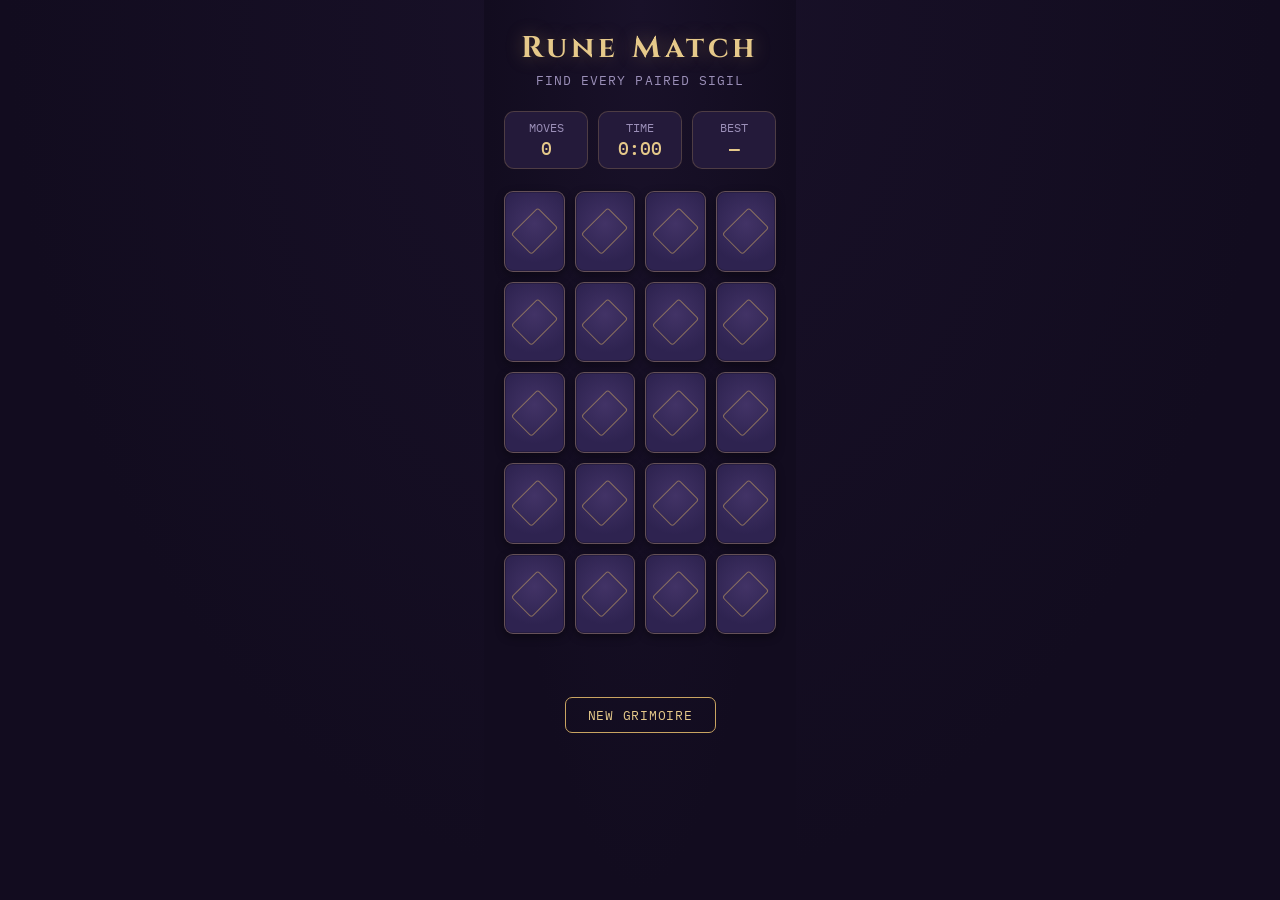
==== minigames/index.html @ 3bebc97f "Create index.html" ====
<!DOCTYPE html>
<html lang="en">
<head>
<meta charset="UTF-8">
<title>Rune Match</title>
<meta name="viewport" content="width=device-width, initial-scale=1.0">
<link rel="preconnect" href="https://fonts.googleapis.com">
<link href="https://fonts.googleapis.com/css2?family=Spectral:wght@400;600&family=Cinzel:wght@600;700&family=IBM+Plex+Mono:wght@400;500&display=swap" rel="stylesheet">
<style>
  :root{
    --bg: #191129;
    --bg-deep: #120c1f;
    --panel: #241a3a;
    --card-back: #2e2350;
    --card-back-edge: #423366;
    --parchment: #efe4cd;
    --gold: #c9a461;
    --gold-bright: #e6c98a;
    --emerald: #4e9a6b;
    --ember: #b5533f;
    --ink: #e9e0cf;
    --muted: #9b8fb8;
  }
  *{box-sizing:border-box;}
  html,body{
    margin:0; padding:0; height:100%;
    background: radial-gradient(ellipse at top, var(--bg) 0%, var(--bg-deep) 70%);
    font-family: 'Spectral', serif;
    color: var(--ink);
    display:flex;
    justify-content:center;
    -webkit-font-smoothing:antialiased;
  }
  .stage{
    width:100%;
    max-width:640px;
    padding: 28px 20px 40px;
  }
  .masthead{
    display:flex;
    flex-direction:column;
    align-items:center;
    margin-bottom: 22px;
  }
  .masthead h1{
    font-family:'Cinzel', serif;
    font-weight:700;
    letter-spacing: 0.14em;
    font-size: clamp(22px, 5vw, 30px);
    margin:0 0 4px;
    color: var(--gold-bright);
    text-shadow: 0 0 18px rgba(201,164,97,0.35);
  }
  .masthead .sub{
    font-size:13px;
    letter-spacing:0.08em;
    color: var(--muted);
    font-family:'IBM Plex Mono', monospace;
  }
  .hud{
    display:flex;
    justify-content:center;
    gap: 10px;
    margin: 18px 0 22px;
    flex-wrap: wrap;
  }
  .hud-item{
    background: var(--panel);
    border: 1px solid rgba(201,164,97,0.25);
    border-radius: 10px;
    padding: 8px 16px;
    font-family:'IBM Plex Mono', monospace;
    font-size: 12px;
    color: var(--muted);
    text-align:center;
    min-width: 84px;
  }
  .hud-item .val{
    display:block;
    font-size: 18px;
    color: var(--gold-bright);
    margin-top: 2px;
    font-weight:500;
  }
  .board{
    display:grid;
    grid-template-columns: repeat(4, 1fr);
    gap: 10px;
    perspective: 900px;
  }
  .cell{
    aspect-ratio: 3/4;
    position:relative;
  }
  .card{
    width:100%; height:100%;
    position:relative;
    transform-style: preserve-3d;
    transition: transform 0.45s cubic-bezier(.2,.7,.3,1);
    cursor:pointer;
  }
  .card.flipped{
    transform: rotateY(180deg);
  }
  .card.matched{
    cursor: default;
  }
  .face{
    position:absolute; inset:0;
    border-radius: 9px;
    display:flex;
    align-items:center;
    justify-content:center;
    backface-visibility: hidden;
    -webkit-backface-visibility: hidden;
  }
  .face-back{
    background:
      radial-gradient(circle at 50% 40%, var(--card-back-edge), var(--card-back) 70%);
    border: 1px solid rgba(201,164,97,0.35);
    box-shadow: inset 0 0 0 1px rgba(0,0,0,0.2), 0 3px 8px rgba(0,0,0,0.4);
  }
  .face-back::after{
    content:"";
    width: 46%;
    height: 46%;
    border: 1.5px solid rgba(201,164,97,0.55);
    transform: rotate(45deg);
    border-radius: 3px;
  }
  .face-front{
    background: linear-gradient(160deg, var(--parchment), #e2d5b6);
    transform: rotateY(180deg);
    font-size: clamp(26px, 6vw, 34px);
    box-shadow: inset 0 0 0 1px rgba(0,0,0,0.08);
    color: #2a2013;
  }
  .card.matched .face-front{
    background: linear-gradient(160deg, #d8e9dd, #bfdcc9);
    box-shadow: 0 0 0 2px var(--emerald), inset 0 0 14px rgba(78,154,107,0.35);
  }
  @keyframes settle{
    0%{ transform: rotateY(180deg) scale(1); }
    35%{ transform: rotateY(180deg) scale(1.08); }
    100%{ transform: rotateY(180deg) scale(1); }
  }
  .card.matched{
    animation: settle 0.4s ease-out;
  }
  .card.mismatch .face-back{
    animation: shake 0.35s ease;
  }
  @keyframes shake{
    0%,100%{ transform: translateX(0); }
    25%{ transform: translateX(-3px); }
    75%{ transform: translateX(3px); }
  }
  .footer-row{
    display:flex;
    justify-content:center;
    margin-top: 24px;
  }
  .btn{
    font-family:'IBM Plex Mono', monospace;
    background: transparent;
    border: 1px solid var(--gold);
    color: var(--gold-bright);
    padding: 9px 22px;
    border-radius: 7px;
    font-size: 12.5px;
    letter-spacing: 0.06em;
    cursor:pointer;
    transition: background 0.2s ease, color 0.2s ease;
  }
  .btn:hover, .btn:focus-visible{
    background: var(--gold);
    color: #23180a;
    outline: none;
  }
  .win-banner{
    text-align:center;
    margin: 18px 0 0;
    font-family:'Cinzel', serif;
    color: var(--emerald);
    font-size: 15px;
    letter-spacing: 0.05em;
    min-height: 20px;
    opacity:0;
    transition: opacity 0.4s ease;
  }
  .win-banner.show{ opacity:1; }
  @media (prefers-reduced-motion: reduce){
    .card, .card.matched, .card.mismatch .face-back{ animation:none !important; transition: transform 0.2s linear; }
  }
</style>
</head>
<body>
<div class="stage">
  <div class="masthead">
    <h1>Rune Match</h1>
    <div class="sub">FIND EVERY PAIRED SIGIL</div>
  </div>

  <div class="hud">
    <div class="hud-item">MOVES<span class="val" id="moves">0</span></div>
    <div class="hud-item">TIME<span class="val" id="timer">0:00</span></div>
    <div class="hud-item">BEST<span class="val" id="best">—</span></div>
  </div>

  <div class="board" id="board"></div>

  <div class="win-banner" id="winBanner">The grimoire is complete.</div>

  <div class="footer-row">
    <button class="btn" id="resetBtn">NEW GRIMOIRE</button>
  </div>
</div>

<script>
  const SYMBOLS = ['🜁','🜂','🜃','🜄','☾','☉','✦','⚷','⚶','☽'];
  const board = document.getElementById('board');
  const movesEl = document.getElementById('moves');
  const timerEl = document.getElementById('timer');
  const bestEl = document.getElementById('best');
  const winBanner = document.getElementById('winBanner');
  const resetBtn = document.getElementById('resetBtn');

  let deck = [];
  let flipped = [];
  let matchedCount = 0;
  let moves = 0;
  let lockBoard = false;
  let seconds = 0;
  let timerHandle = null;
  let started = false;

  function shuffle(arr){
    for(let i = arr.length - 1; i > 0; i--){
      const j = Math.floor(Math.random() * (i+1));
      [arr[i], arr[j]] = [arr[j], arr[i]];
    }
    return arr;
  }

  function formatTime(s){
    const m = Math.floor(s/60);
    const r = s % 60;
    return m + ':' + String(r).padStart(2,'0');
  }

  function startTimer(){
    if(started) return;
    started = true;
    timerHandle = setInterval(() => {
      seconds++;
      timerEl.textContent = formatTime(seconds);
    }, 1000);
  }

  function stopTimer(){
    clearInterval(timerHandle);
    started = false;
  }

  function loadBest(){
    const raw = localStorageSafeGet();
    bestEl.textContent = raw ? raw : '—';
  }

  // In-memory only fallback since this artifact avoids localStorage.
  let bestScore = null;
  function localStorageSafeGet(){
    return bestScore;
  }

  function maybeUpdateBest(){
    const scoreLabel = moves + ' / ' + formatTime(seconds);
    if(bestScore === null){
      bestScore = scoreLabel;
    } else {
      const [prevMoves] = bestScore.split(' / ');
      if(moves < parseInt(prevMoves, 10)){
        bestScore = scoreLabel;
      }
    }
    bestEl.textContent = bestScore;
  }

  function buildDeck(){
    const pairs = shuffle([...SYMBOLS, ...SYMBOLS]);
    return pairs;
  }

  function render(){
    board.innerHTML = '';
    deck.forEach((symbol, idx) => {
      const cell = document.createElement('div');
      cell.className = 'cell';

      const card = document.createElement('div');
      card.className = 'card';
      card.dataset.index = idx;

      const back = document.createElement('div');
      back.className = 'face face-back';

      const front = document.createElement('div');
      front.className = 'face face-front';
      front.textContent = symbol;

      card.appendChild(back);
      card.appendChild(front);
      cell.appendChild(card);
      board.appendChild(cell);

      card.addEventListener('click', () => onCardClick(card, idx));
    });
  }

  function onCardClick(card, idx){
    if(lockBoard) return;
    if(card.classList.contains('flipped') || card.classList.contains('matched')) return;

    startTimer();
    card.classList.add('flipped');
    flipped.push({ card, idx });

    if(flipped.length === 2){
      moves++;
      movesEl.textContent = moves;
      lockBoard = true;
      const [a, b] = flipped;
      if(deck[a.idx] === deck[b.idx]){
        setTimeout(() => {
          a.card.classList.add('matched');
          b.card.classList.add('matched');
          flipped = [];
          lockBoard = false;
          matchedCount += 2;
          if(matchedCount === deck.length){
            stopTimer();
            maybeUpdateBest();
            winBanner.classList.add('show');
          }
        }, 380);
      } else {
        a.card.classList.add('mismatch');
        b.card.classList.add('mismatch');
        setTimeout(() => {
          a.card.classList.remove('flipped', 'mismatch');
          b.card.classList.remove('flipped', 'mismatch');
          flipped = [];
          lockBoard = false;
        }, 800);
      }
    }
  }

  function newGame(){
    deck = buildDeck();
    flipped = [];
    matchedCount = 0;
    moves = 0;
    seconds = 0;
    lockBoard = false;
    stopTimer();
    movesEl.textContent = '0';
    timerEl.textContent = '0:00';
    winBanner.classList.remove('show');
    render();
  }

  resetBtn.addEventListener('click', newGame);

  loadBest();
  newGame();
</script>
</body>
</html>
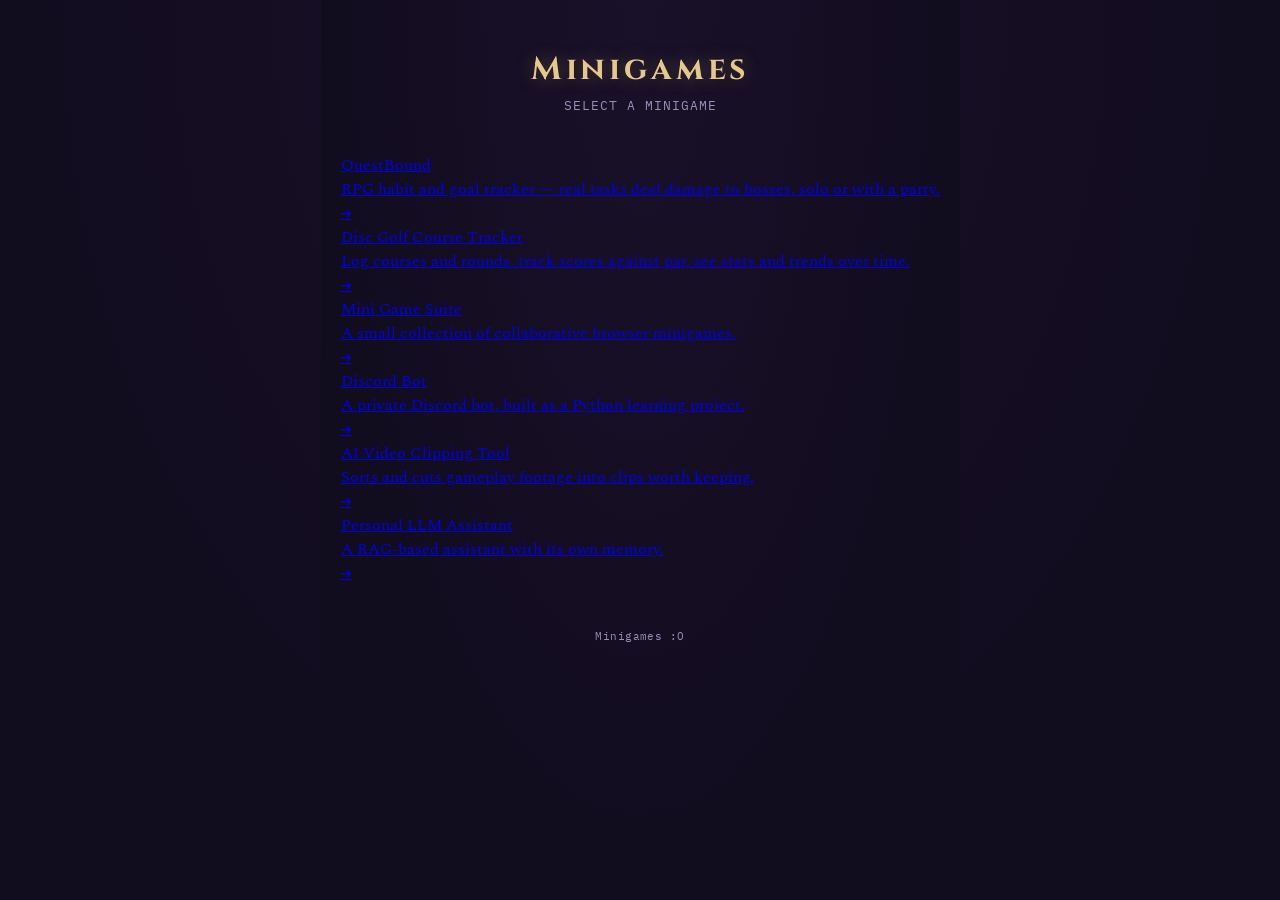
==== commit ca5722f6: "Update index.html" ====
--- a/minigames/index.html
+++ b/minigames/index.html
@@ -2,378 +2,137 @@
 <html lang="en">
 <head>
 <meta charset="UTF-8">
-<title>Rune Match</title>
+<title>Minigames</title>
 <meta name="viewport" content="width=device-width, initial-scale=1.0">
 <link rel="preconnect" href="https://fonts.googleapis.com">
-<link href="https://fonts.googleapis.com/css2?family=Spectral:wght@400;600&family=Cinzel:wght@600;700&family=IBM+Plex+Mono:wght@400;500&display=swap" rel="stylesheet">
+<link href="https://fonts.googleapis.com/css2?family=Cinzel:wght@600;700&family=Spectral:wght@400;600&family=IBM+Plex+Mono:wght@400;500&display=swap" rel="stylesheet">
 <style>
   :root{
     --bg: #191129;
     --bg-deep: #120c1f;
     --panel: #241a3a;
-    --card-back: #2e2350;
-    --card-back-edge: #423366;
-    --parchment: #efe4cd;
+    --panel-edge: rgba(201,164,97,0.25);
     --gold: #c9a461;
     --gold-bright: #e6c98a;
-    --emerald: #4e9a6b;
-    --ember: #b5533f;
     --ink: #e9e0cf;
     --muted: #9b8fb8;
   }
-  *{box-sizing:border-box;}
-  html,body{
-    margin:0; padding:0; height:100%;
+  *{ box-sizing:border-box; }
+  html, body{
+    margin:0; padding:0; min-height:100%;
     background: radial-gradient(ellipse at top, var(--bg) 0%, var(--bg-deep) 70%);
-    font-family: 'Spectral', serif;
+    font-family:'Spectral', serif;
     color: var(--ink);
-    display:flex;
-    justify-content:center;
-    -webkit-font-smoothing:antialiased;
+    display:flex; justify-content:center;
+    -webkit-font-smoothing: antialiased;
   }
-  .stage{
-    width:100%;
-    max-width:640px;
-    padding: 28px 20px 40px;
-  }
-  .masthead{
-    display:flex;
-    flex-direction:column;
-    align-items:center;
-    margin-bottom: 22px;
-  }
+  .stage{ width:100%; max-width: 680px; padding: 48px 20px 60px; }
+
+  .masthead{ display:flex; flex-direction:column; align-items:center; margin-bottom: 40px; }
   .masthead h1{
-    font-family:'Cinzel', serif;
-    font-weight:700;
-    letter-spacing: 0.14em;
-    font-size: clamp(22px, 5vw, 30px);
-    margin:0 0 4px;
-    color: var(--gold-bright);
+    font-family:'Cinzel', serif; font-weight:700; letter-spacing:0.12em;
+    font-size: clamp(24px, 6vw, 32px); margin:0 0 6px; color: var(--gold-bright);
     text-shadow: 0 0 18px rgba(201,164,97,0.35);
   }
-  .masthead .sub{
-    font-size:13px;
-    letter-spacing:0.08em;
-    color: var(--muted);
-    font-family:'IBM Plex Mono', monospace;
+  .masthead .sub{ font-size:12.5px; letter-spacing:0.08em; color: var(--muted); font-family:'IBM Plex Mono', monospace; }
+
+  .project-list{ display:flex; flex-direction:column; gap: 14px; }
+
+  .project-card{
+    background: var(--panel);
+    border: 1px solid var(--panel-edge);
+    border-radius: 12px;
+    padding: 18px 20px;
+    display:flex;
+    justify-content:space-between;
+    align-items:center;
+    gap: 16px;
+    text-decoration: none;
+    color: inherit;
+    transition: border-color 0.2s ease, transform 0.15s ease, background 0.2s ease;
   }
-  .hud{
-    display:flex;
-    justify-content:center;
-    gap: 10px;
-    margin: 18px 0 22px;
-    flex-wrap: wrap;
+  .project-card:hover{
+    border-color: var(--gold);
+    background: rgba(201,164,97,0.06);
+    transform: translateX(2px);
   }
-  .hud-item{
-    background: var(--panel);
-    border: 1px solid rgba(201,164,97,0.25);
-    border-radius: 10px;
-    padding: 8px 16px;
-    font-family:'IBM Plex Mono', monospace;
-    font-size: 12px;
-    color: var(--muted);
-    text-align:center;
-    min-width: 84px;
+  .project-card .info{ min-width: 0; }
+  .project-card .name{
+    font-family:'Cinzel', serif; font-size: 16.5px; color: var(--gold-bright);
+    letter-spacing: 0.02em; margin-bottom: 4px;
   }
-  .hud-item .val{
-    display:block;
-    font-size: 18px;
-    color: var(--gold-bright);
-    margin-top: 2px;
-    font-weight:500;
+  .project-card .desc{ font-size: 13.5px; color: var(--muted); line-height: 1.4; }
+  .project-card .arrow{
+    font-family:'IBM Plex Mono', monospace; color: var(--gold);
+    font-size: 18px; flex-shrink: 0;
   }
-  .board{
-    display:grid;
-    grid-template-columns: repeat(4, 1fr);
-    gap: 10px;
-    perspective: 900px;
-  }
-  .cell{
-    aspect-ratio: 3/4;
-    position:relative;
-  }
-  .card{
-    width:100%; height:100%;
-    position:relative;
-    transform-style: preserve-3d;
-    transition: transform 0.45s cubic-bezier(.2,.7,.3,1);
-    cursor:pointer;
-  }
-  .card.flipped{
-    transform: rotateY(180deg);
-  }
-  .card.matched{
-    cursor: default;
-  }
-  .face{
-    position:absolute; inset:0;
-    border-radius: 9px;
-    display:flex;
-    align-items:center;
-    justify-content:center;
-    backface-visibility: hidden;
-    -webkit-backface-visibility: hidden;
-  }
-  .face-back{
-    background:
-      radial-gradient(circle at 50% 40%, var(--card-back-edge), var(--card-back) 70%);
-    border: 1px solid rgba(201,164,97,0.35);
-    box-shadow: inset 0 0 0 1px rgba(0,0,0,0.2), 0 3px 8px rgba(0,0,0,0.4);
-  }
-  .face-back::after{
-    content:"";
-    width: 46%;
-    height: 46%;
-    border: 1.5px solid rgba(201,164,97,0.55);
-    transform: rotate(45deg);
-    border-radius: 3px;
-  }
-  .face-front{
-    background: linear-gradient(160deg, var(--parchment), #e2d5b6);
-    transform: rotateY(180deg);
-    font-size: clamp(26px, 6vw, 34px);
-    box-shadow: inset 0 0 0 1px rgba(0,0,0,0.08);
-    color: #2a2013;
-  }
-  .card.matched .face-front{
-    background: linear-gradient(160deg, #d8e9dd, #bfdcc9);
-    box-shadow: 0 0 0 2px var(--emerald), inset 0 0 14px rgba(78,154,107,0.35);
-  }
-  @keyframes settle{
-    0%{ transform: rotateY(180deg) scale(1); }
-    35%{ transform: rotateY(180deg) scale(1.08); }
-    100%{ transform: rotateY(180deg) scale(1); }
-  }
-  .card.matched{
-    animation: settle 0.4s ease-out;
-  }
-  .card.mismatch .face-back{
-    animation: shake 0.35s ease;
-  }
-  @keyframes shake{
-    0%,100%{ transform: translateX(0); }
-    25%{ transform: translateX(-3px); }
-    75%{ transform: translateX(3px); }
-  }
-  .footer-row{
-    display:flex;
-    justify-content:center;
-    margin-top: 24px;
-  }
-  .btn{
-    font-family:'IBM Plex Mono', monospace;
-    background: transparent;
-    border: 1px solid var(--gold);
-    color: var(--gold-bright);
-    padding: 9px 22px;
-    border-radius: 7px;
-    font-size: 12.5px;
-    letter-spacing: 0.06em;
-    cursor:pointer;
-    transition: background 0.2s ease, color 0.2s ease;
-  }
-  .btn:hover, .btn:focus-visible{
-    background: var(--gold);
-    color: #23180a;
-    outline: none;
-  }
-  .win-banner{
-    text-align:center;
-    margin: 18px 0 0;
-    font-family:'Cinzel', serif;
-    color: var(--emerald);
-    font-size: 15px;
-    letter-spacing: 0.05em;
-    min-height: 20px;
-    opacity:0;
-    transition: opacity 0.4s ease;
-  }
-  .win-banner.show{ opacity:1; }
-  @media (prefers-reduced-motion: reduce){
-    .card, .card.matched, .card.mismatch .face-back{ animation:none !important; transition: transform 0.2s linear; }
+
+  footer{
+    margin-top: 44px; text-align:center; font-family:'IBM Plex Mono', monospace;
+    font-size: 11px; color: var(--muted); letter-spacing: 0.04em;
   }
 </style>
 </head>
 <body>
 <div class="stage">
   <div class="masthead">
-    <h1>Rune Match</h1>
-    <div class="sub">FIND EVERY PAIRED SIGIL</div>
+    <h1>Minigames</h1>
+    <div class="sub">SELECT A MINIGAME</div>
   </div>
 
-  <div class="hud">
-    <div class="hud-item">MOVES<span class="val" id="moves">0</span></div>
-    <div class="hud-item">TIME<span class="val" id="timer">0:00</span></div>
-    <div class="hud-item">BEST<span class="val" id="best">—</span></div>
+  <div class="Minigame-list">
+
+    <a class="Minigame-card" href="questbound/index.html">
+      <div class="info">
+        <div class="name">QuestBound</div>
+        <div class="desc">RPG habit and goal tracker — real tasks deal damage to bosses, solo or with a party.</div>
+      </div>
+      <div class="arrow">&rarr;</div>
+    </a>
+
+    <a class="Minigame-card" href="disc-golf-tracker/index.html">
+      <div class="info">
+        <div class="name">Disc Golf Course Tracker</div>
+        <div class="desc">Log courses and rounds, track scores against par, see stats and trends over time.</div>
+      </div>
+      <div class="arrow">&rarr;</div>
+    </a>
+
+    <a class="Minigame-card" href="minigames/index.html">
+      <div class="info">
+        <div class="name">Mini Game Suite</div>
+        <div class="desc">A small collection of collaborative browser minigames.</div>
+      </div>
+      <div class="arrow">&rarr;</div>
+    </a>
+
+    <a class="Minigame-card" href="discord-bot/index.html">
+      <div class="info">
+        <div class="name">Discord Bot</div>
+        <div class="desc">A private Discord bot, built as a Python learning project.</div>
+      </div>
+      <div class="arrow">&rarr;</div>
+    </a>
+
+    <a class="Minigame-card" href="ai-video-clipper/index.html">
+      <div class="info">
+        <div class="name">AI Video Clipping Tool</div>
+        <div class="desc">Sorts and cuts gameplay footage into clips worth keeping.</div>
+      </div>
+      <div class="arrow">&rarr;</div>
+    </a>
+
+    <a class="Minigame-card" href="personal-llm-assistant/index.html">
+      <div class="info">
+        <div class="name">Personal LLM Assistant</div>
+        <div class="desc">A RAG-based assistant with its own memory.</div>
+      </div>
+      <div class="arrow">&rarr;</div>
+    </a>
+
   </div>
 
-  <div class="board" id="board"></div>
-
-  <div class="win-banner" id="winBanner">The grimoire is complete.</div>
-
-  <div class="footer-row">
-    <button class="btn" id="resetBtn">NEW GRIMOIRE</button>
-  </div>
+  <footer>Minigames :O</footer>
 </div>
-
-<script>
-  const SYMBOLS = ['🜁','🜂','🜃','🜄','☾','☉','✦','⚷','⚶','☽'];
-  const board = document.getElementById('board');
-  const movesEl = document.getElementById('moves');
-  const timerEl = document.getElementById('timer');
-  const bestEl = document.getElementById('best');
-  const winBanner = document.getElementById('winBanner');
-  const resetBtn = document.getElementById('resetBtn');
-
-  let deck = [];
-  let flipped = [];
-  let matchedCount = 0;
-  let moves = 0;
-  let lockBoard = false;
-  let seconds = 0;
-  let timerHandle = null;
-  let started = false;
-
-  function shuffle(arr){
-    for(let i = arr.length - 1; i > 0; i--){
-      const j = Math.floor(Math.random() * (i+1));
-      [arr[i], arr[j]] = [arr[j], arr[i]];
-    }
-    return arr;
-  }
-
-  function formatTime(s){
-    const m = Math.floor(s/60);
-    const r = s % 60;
-    return m + ':' + String(r).padStart(2,'0');
-  }
-
-  function startTimer(){
-    if(started) return;
-    started = true;
-    timerHandle = setInterval(() => {
-      seconds++;
-      timerEl.textContent = formatTime(seconds);
-    }, 1000);
-  }
-
-  function stopTimer(){
-    clearInterval(timerHandle);
-    started = false;
-  }
-
-  function loadBest(){
-    const raw = localStorageSafeGet();
-    bestEl.textContent = raw ? raw : '—';
-  }
-
-  // In-memory only fallback since this artifact avoids localStorage.
-  let bestScore = null;
-  function localStorageSafeGet(){
-    return bestScore;
-  }
-
-  function maybeUpdateBest(){
-    const scoreLabel = moves + ' / ' + formatTime(seconds);
-    if(bestScore === null){
-      bestScore = scoreLabel;
-    } else {
-      const [prevMoves] = bestScore.split(' / ');
-      if(moves < parseInt(prevMoves, 10)){
-        bestScore = scoreLabel;
-      }
-    }
-    bestEl.textContent = bestScore;
-  }
-
-  function buildDeck(){
-    const pairs = shuffle([...SYMBOLS, ...SYMBOLS]);
-    return pairs;
-  }
-
-  function render(){
-    board.innerHTML = '';
-    deck.forEach((symbol, idx) => {
-      const cell = document.createElement('div');
-      cell.className = 'cell';
-
-      const card = document.createElement('div');
-      card.className = 'card';
-      card.dataset.index = idx;
-
-      const back = document.createElement('div');
-      back.className = 'face face-back';
-
-      const front = document.createElement('div');
-      front.className = 'face face-front';
-      front.textContent = symbol;
-
-      card.appendChild(back);
-      card.appendChild(front);
-      cell.appendChild(card);
-      board.appendChild(cell);
-
-      card.addEventListener('click', () => onCardClick(card, idx));
-    });
-  }
-
-  function onCardClick(card, idx){
-    if(lockBoard) return;
-    if(card.classList.contains('flipped') || card.classList.contains('matched')) return;
-
-    startTimer();
-    card.classList.add('flipped');
-    flipped.push({ card, idx });
-
-    if(flipped.length === 2){
-      moves++;
-      movesEl.textContent = moves;
-      lockBoard = true;
-      const [a, b] = flipped;
-      if(deck[a.idx] === deck[b.idx]){
-        setTimeout(() => {
-          a.card.classList.add('matched');
-          b.card.classList.add('matched');
-          flipped = [];
-          lockBoard = false;
-          matchedCount += 2;
-          if(matchedCount === deck.length){
-            stopTimer();
-            maybeUpdateBest();
-            winBanner.classList.add('show');
-          }
-        }, 380);
-      } else {
-        a.card.classList.add('mismatch');
-        b.card.classList.add('mismatch');
-        setTimeout(() => {
-          a.card.classList.remove('flipped', 'mismatch');
-          b.card.classList.remove('flipped', 'mismatch');
-          flipped = [];
-          lockBoard = false;
-        }, 800);
-      }
-    }
-  }
-
-  function newGame(){
-    deck = buildDeck();
-    flipped = [];
-    matchedCount = 0;
-    moves = 0;
-    seconds = 0;
-    lockBoard = false;
-    stopTimer();
-    movesEl.textContent = '0';
-    timerEl.textContent = '0:00';
-    winBanner.classList.remove('show');
-    render();
-  }
-
-  resetBtn.addEventListener('click', newGame);
-
-  loadBest();
-  newGame();
-</script>
 </body>
 </html>
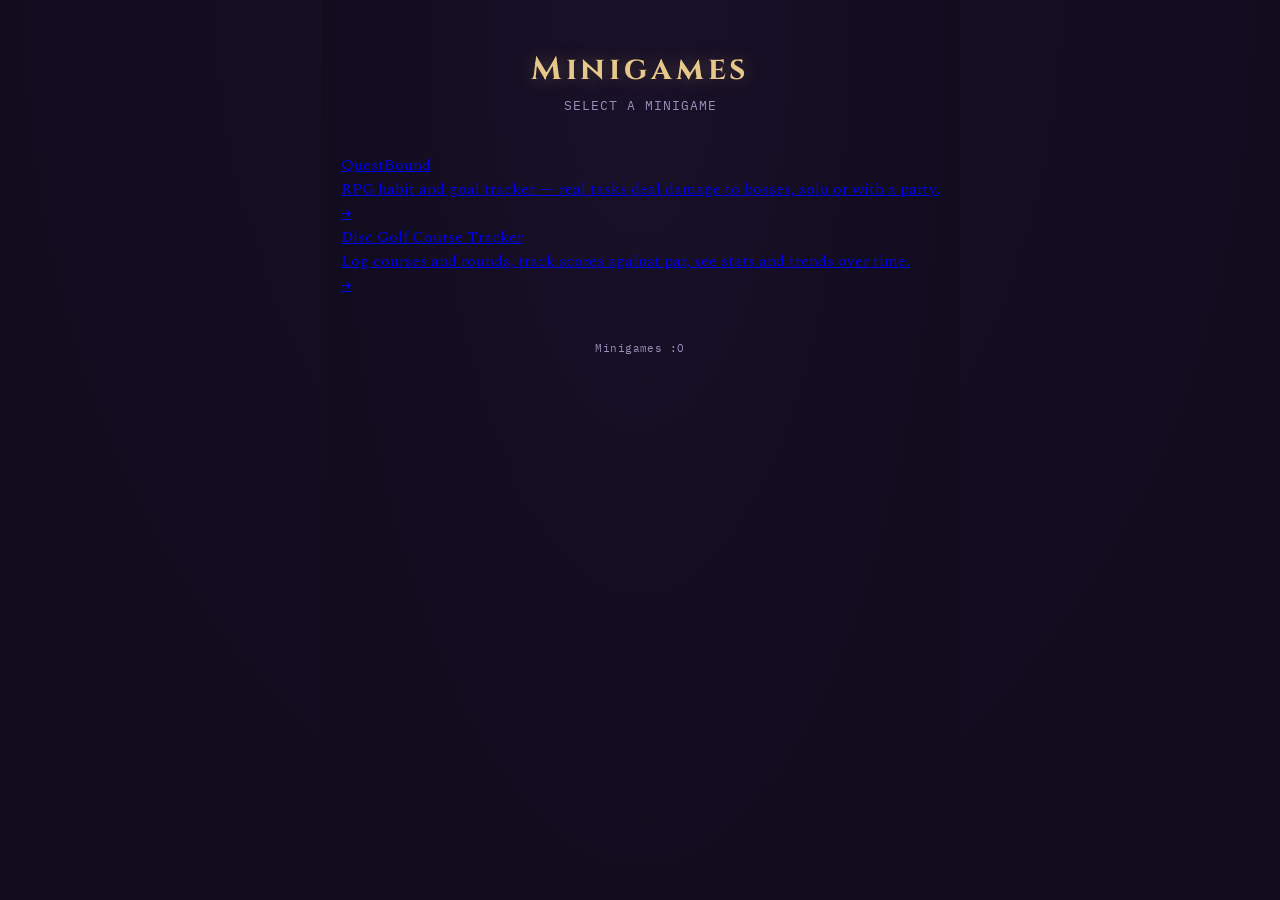
==== commit d4369f4b: "Update index.html" ====
--- a/minigames/index.html
+++ b/minigames/index.html
@@ -82,7 +82,7 @@
 
   <div class="Minigame-list">
 
-    <a class="Minigame-card" href="questbound/index.html">
+    <a class="Minigame-card" href="rune-match/index.html">
       <div class="info">
         <div class="name">QuestBound</div>
         <div class="desc">RPG habit and goal tracker — real tasks deal damage to bosses, solo or with a party.</div>
@@ -90,7 +90,7 @@
       <div class="arrow">&rarr;</div>
     </a>
 
-    <a class="Minigame-card" href="disc-golf-tracker/index.html">
+    <a class="Minigame-card" href="shortcut-sigils/index.html">
       <div class="info">
         <div class="name">Disc Golf Course Tracker</div>
         <div class="desc">Log courses and rounds, track scores against par, see stats and trends over time.</div>
@@ -98,37 +98,13 @@
       <div class="arrow">&rarr;</div>
     </a>
 
-    <a class="Minigame-card" href="minigames/index.html">
+    <!-- <a class="Minigame-card" href="minigames/TEMPLATETEMPLATE/index.html">
       <div class="info">
-        <div class="name">Mini Game Suite</div>
-        <div class="desc">A small collection of collaborative browser minigames.</div>
+          <div class="name">TEMPLATETEMPLATE</div>
+        <div class="desc">TEMPLATETEMPLATE</div>
       </div>
       <div class="arrow">&rarr;</div>
-    </a>
-
-    <a class="Minigame-card" href="discord-bot/index.html">
-      <div class="info">
-        <div class="name">Discord Bot</div>
-        <div class="desc">A private Discord bot, built as a Python learning project.</div>
-      </div>
-      <div class="arrow">&rarr;</div>
-    </a>
-
-    <a class="Minigame-card" href="ai-video-clipper/index.html">
-      <div class="info">
-        <div class="name">AI Video Clipping Tool</div>
-        <div class="desc">Sorts and cuts gameplay footage into clips worth keeping.</div>
-      </div>
-      <div class="arrow">&rarr;</div>
-    </a>
-
-    <a class="Minigame-card" href="personal-llm-assistant/index.html">
-      <div class="info">
-        <div class="name">Personal LLM Assistant</div>
-        <div class="desc">A RAG-based assistant with its own memory.</div>
-      </div>
-      <div class="arrow">&rarr;</div>
-    </a>
+    </a> -->
 
   </div>
 
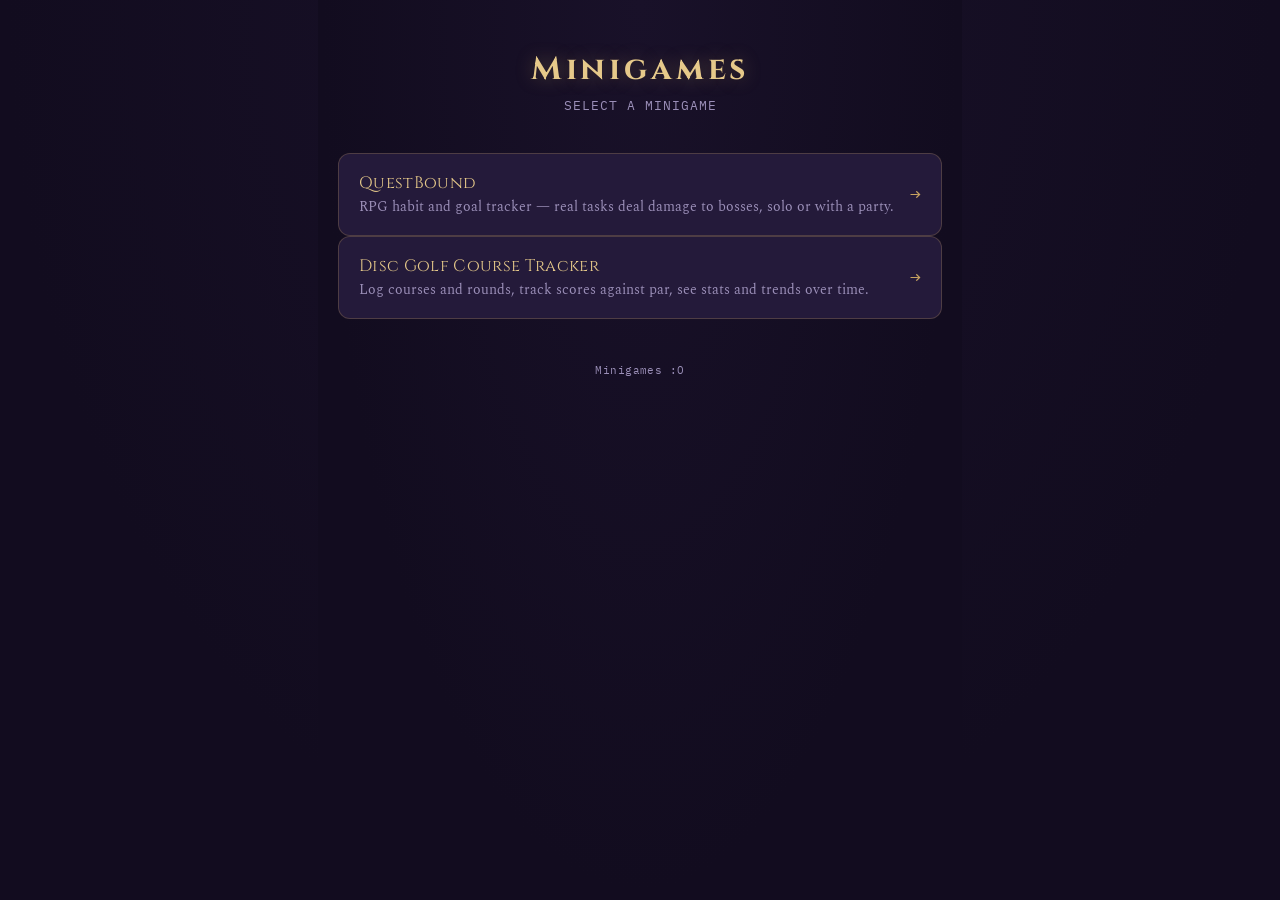
==== commit 38fc4da9: "Update index.html" ====
--- a/minigames/index.html
+++ b/minigames/index.html
@@ -38,7 +38,7 @@
 
   .project-list{ display:flex; flex-direction:column; gap: 14px; }
 
-  .project-card{
+  .minigame-card{
     background: var(--panel);
     border: 1px solid var(--panel-edge);
     border-radius: 12px;
@@ -51,18 +51,18 @@
     color: inherit;
     transition: border-color 0.2s ease, transform 0.15s ease, background 0.2s ease;
   }
-  .project-card:hover{
+  .minigame-card:hover{
     border-color: var(--gold);
     background: rgba(201,164,97,0.06);
     transform: translateX(2px);
   }
-  .project-card .info{ min-width: 0; }
-  .project-card .name{
+  .minigame-card .info{ min-width: 0; }
+  .minigame-card .name{
     font-family:'Cinzel', serif; font-size: 16.5px; color: var(--gold-bright);
     letter-spacing: 0.02em; margin-bottom: 4px;
   }
-  .project-card .desc{ font-size: 13.5px; color: var(--muted); line-height: 1.4; }
-  .project-card .arrow{
+  .minigame-card .desc{ font-size: 13.5px; color: var(--muted); line-height: 1.4; }
+  .minigame-card .arrow{
     font-family:'IBM Plex Mono', monospace; color: var(--gold);
     font-size: 18px; flex-shrink: 0;
   }
@@ -82,7 +82,7 @@
 
   <div class="Minigame-list">
 
-    <a class="Minigame-card" href="rune-match/index.html">
+    <a class="minigame-card" href="rune-match/index.html">
       <div class="info">
         <div class="name">QuestBound</div>
         <div class="desc">RPG habit and goal tracker — real tasks deal damage to bosses, solo or with a party.</div>
@@ -90,7 +90,7 @@
       <div class="arrow">&rarr;</div>
     </a>
 
-    <a class="Minigame-card" href="shortcut-sigils/index.html">
+    <a class="minigame-card" href="shortcut-sigils/index.html">
       <div class="info">
         <div class="name">Disc Golf Course Tracker</div>
         <div class="desc">Log courses and rounds, track scores against par, see stats and trends over time.</div>
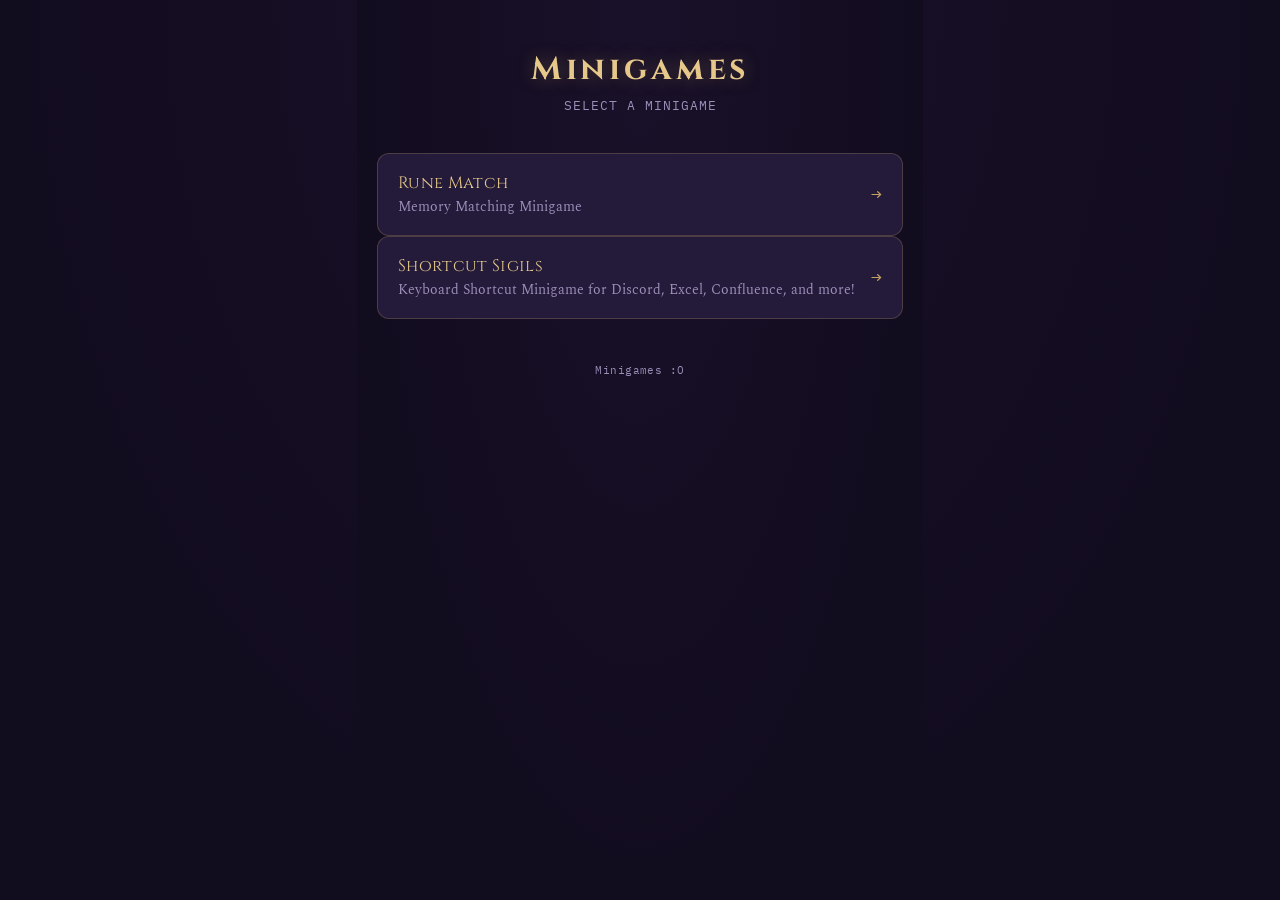
==== commit a6b1156f: "Update index.html" ====
--- a/minigames/index.html
+++ b/minigames/index.html
@@ -84,16 +84,16 @@
 
     <a class="minigame-card" href="rune-match/index.html">
       <div class="info">
-        <div class="name">QuestBound</div>
-        <div class="desc">RPG habit and goal tracker — real tasks deal damage to bosses, solo or with a party.</div>
+        <div class="name">Rune Match</div>
+        <div class="desc">Memory Matching Minigame</div>
       </div>
       <div class="arrow">&rarr;</div>
     </a>
 
     <a class="minigame-card" href="shortcut-sigils/index.html">
       <div class="info">
-        <div class="name">Disc Golf Course Tracker</div>
-        <div class="desc">Log courses and rounds, track scores against par, see stats and trends over time.</div>
+        <div class="name">Shortcut Sigils</div>
+        <div class="desc">Keyboard Shortcut Minigame for Discord, Excel, Confluence, and more!</div>
       </div>
       <div class="arrow">&rarr;</div>
     </a>
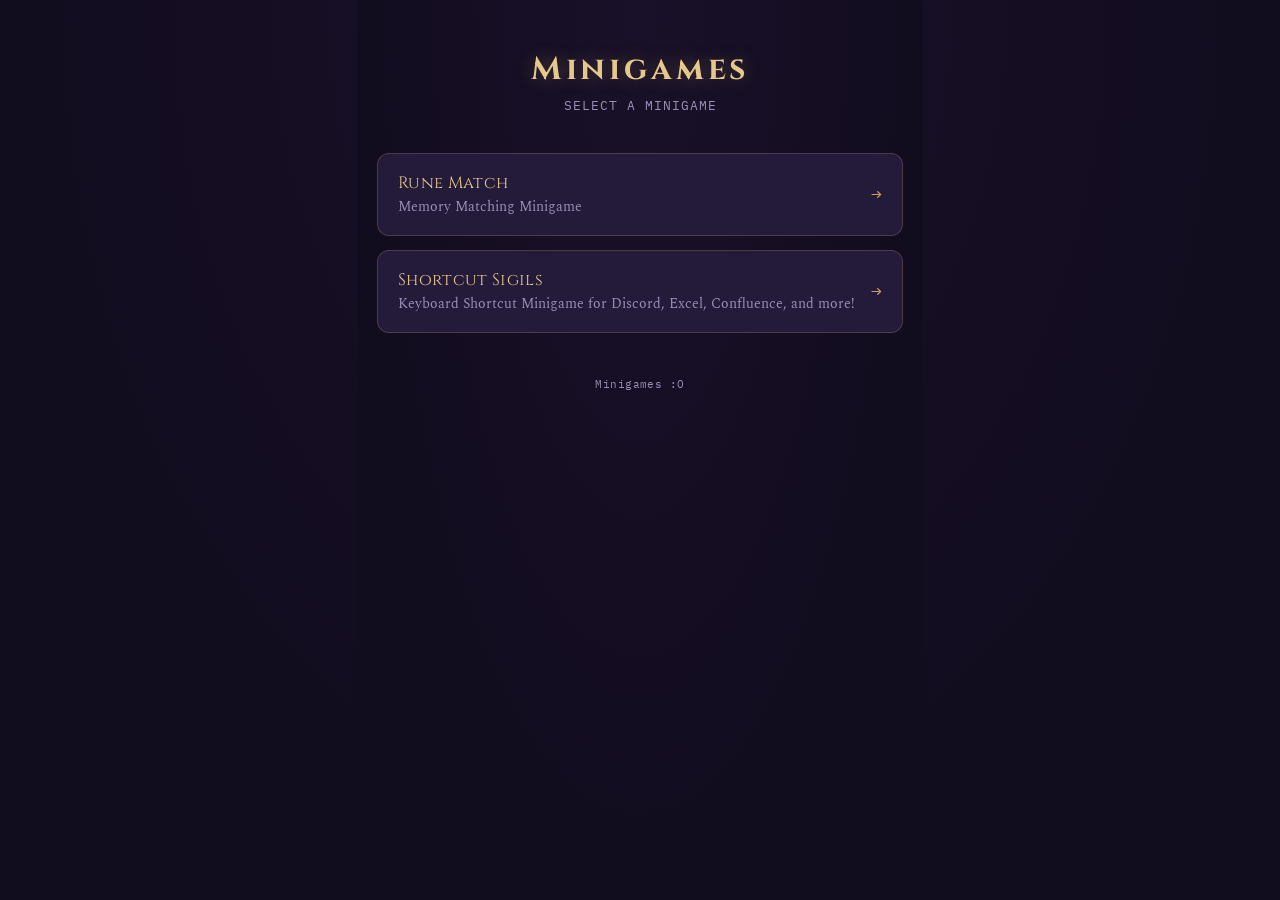
==== commit 4e092ddb: "Update index.html" ====
--- a/minigames/index.html
+++ b/minigames/index.html
@@ -36,7 +36,7 @@
   }
   .masthead .sub{ font-size:12.5px; letter-spacing:0.08em; color: var(--muted); font-family:'IBM Plex Mono', monospace; }
 
-  .project-list{ display:flex; flex-direction:column; gap: 14px; }
+  .minigame-list{ display:flex; flex-direction:column; gap: 14px; }
 
   .minigame-card{
     background: var(--panel);
@@ -80,7 +80,7 @@
     <div class="sub">SELECT A MINIGAME</div>
   </div>
 
-  <div class="Minigame-list">
+  <div class="minigame-list">
 
     <a class="minigame-card" href="rune-match/index.html">
       <div class="info">
